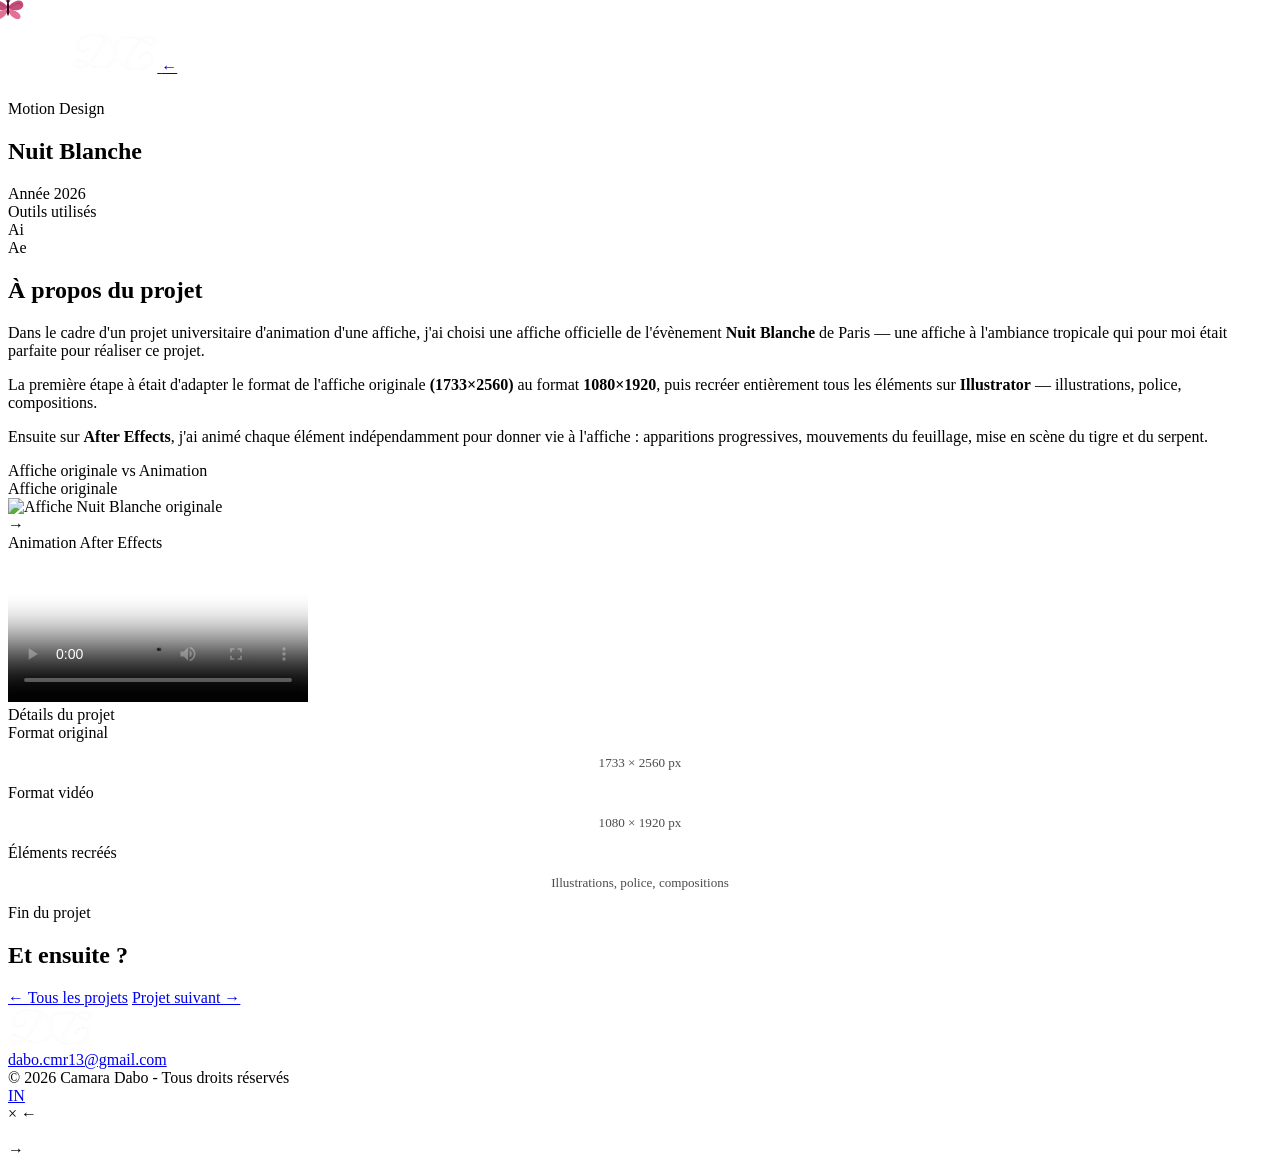
==== projets/animation-affiche.html @ 9dd98419 "Add files via upload" ====
<!DOCTYPE html>
<html lang="fr">
<head>
  <meta charset="UTF-8">
  <meta name="viewport" content="width=device-width, initial-scale=1.0">
  <title>Animation Affiche — Camara Dabo</title>
  <link href="https://fonts.googleapis.com/css2?family=Great+Vibes&family=Montserrat:ital,wght@0,300;0,400;0,500;0,600;0,700;1,300&display=swap" rel="stylesheet">
  <link rel="stylesheet" href="../css/animation-affiche.css">
</head>
<body>

  <!-- ══ CURSEUR PAPILLON ══ -->
  <svg id="bf-main" xmlns="http://www.w3.org/2000/svg" viewBox="0 0 50 40"
    style="position:fixed;pointer-events:none;z-index:9999;transform:translate(-50%,-50%);width:36px;height:36px;animation:bf-flutter 1.1s ease-in-out infinite;">
    <path d="M24 18 C18 10, 6 6, 4 14 C2 20, 10 26, 22 22 Z" fill="#c54375" opacity=".95"/>
    <path d="M22 20 C16 14, 8 11, 7 16" stroke="#3f0121" stroke-width=".8" fill="none" opacity=".4"/>
    <path d="M23 22 C16 22, 5 28, 8 34 C11 38, 20 34, 24 26 Z" fill="#e0608a" opacity=".9"/>
    <path d="M26 18 C32 10, 44 6, 46 14 C48 20, 40 26, 28 22 Z" fill="#c54375" opacity=".95"/>
    <path d="M28 20 C34 14, 42 11, 43 16" stroke="#3f0121" stroke-width=".8" fill="none" opacity=".4"/>
    <path d="M27 22 C34 22, 45 28, 42 34 C39 38, 30 34, 26 26 Z" fill="#e0608a" opacity=".9"/>
    <ellipse cx="25" cy="21" rx="1.8" ry="10" fill="#3f0121"/>
    <circle cx="25" cy="11" r="2" fill="#3f0121"/>
    <path d="M24 11 Q19 6 17 4" stroke="#3f0121" stroke-width="1" fill="none" stroke-linecap="round"/>
    <circle cx="17" cy="4" r="1.5" fill="#c54375"/>
    <path d="M26 11 Q31 6 33 4" stroke="#3f0121" stroke-width="1" fill="none" stroke-linecap="round"/>
    <circle cx="33" cy="4" r="1.5" fill="#c54375"/>
  </svg>

  <!-- ══ NAV ══ -->
  <nav id="nav" class="dark">
    <a href="../index.html" class="logo">
      <img src="../images/logo-blanc.png" id="nav-logo" alt="Logo Dabo" style="height:40px;">
    </a>
    <a href="../index.html#projects" class="nav-back-arrow">←</a>
  </nav>

  <!-- ══ HEADER ══ -->
  <section id="proj-header" data-theme="dark">
    <div class="proj-eyebrow fade">Motion Design</div>
    <h1 class="proj-title fade d1">Nuit Blanche</h1>
    <div class="proj-meta fade d2">
      <div class="meta-item">
        <span class="meta-label">Année</span>
        <span class="meta-value">2026</span>
      </div>
      <div class="meta-sep"></div>
      <div class="meta-item">
        <span class="meta-label">Outils utilisés</span>
        <div class="tools-list">
          <div class="sw-ico ai">Ai</div>
          <div class="sw-ico ae">Ae</div>
        </div>
      </div>
    </div>
  </section>

  <!-- ══ DESCRIPTION ══ -->
  <section id="proj-desc" data-theme="light">
    <div class="desc-left fade">
      <h2 class="desc-heading">À propos du projet</h2>
    </div>
    <div class="desc-divider"></div>
    <div class="desc-right">
      <p class="desc-text fade d1">
       Dans le cadre d'un projet universitaire d'animation d'une affiche, j'ai choisi une affiche officielle de l'évènement <strong>Nuit Blanche</strong> de Paris — une affiche à l'ambiance tropicale qui pour moi était parfaite pour réaliser ce projet.
      </p>
      <p class="desc-text fade d2">
        La première étape à était d'adapter le format de l'affiche originale <strong>(1733×2560)</strong> au format <strong>1080×1920</strong>, puis recréer entièrement tous les éléments sur <strong>Illustrator</strong> — illustrations, police, compositions.
      </p>
      <p class="desc-text fade d3">
        Ensuite sur <strong>After Effects</strong>, j'ai animé chaque élément indépendamment pour donner vie à l'affiche : apparitions progressives, mouvements du feuillage, mise en scène du tigre et du serpent.
      </p>
    </div>
  </section>

  <!-- ══ AVANT / APRÈS ══ -->
  <section class="panel-compare" data-theme="light">
    <div class="compare-cat-label fade">Affiche originale vs Animation</div>
    <div class="compare-layout">

      <div class="compare-item fade d1">
        <div class="compare-label">Affiche originale</div>
        <img src="../images/affiche-nuit-blanche.jpg" alt="Affiche Nuit Blanche originale">
      </div>

      <div class="compare-arrow fade d2">→</div>

      <div class="compare-item fade d3">
        <div class="compare-label">Animation After Effects</div>
        <video controls playsinline poster="../images/affiche-nuit-blanche.jpg">
          <source src="../images/nuit-blanche.mp4" type="video/mp4">
          Votre navigateur ne supporte pas la lecture de vidéos.
        </video>
      </div>

    </div>
  </section>

  <!-- ══ DÉTAILS ══ -->
  <section class="panel-products" data-theme="light">
    <div class="cat-label fade">Détails du projet</div>
    <div class="products-grid cols-3">
      <div class="prod-card fade d1">
        <div class="prod-name">Format original</div>
        <p style="font-size:0.82rem;opacity:0.7;text-align:center;">1733 × 2560 px</p>
      </div>
      <div class="prod-card fade d2">
        <div class="prod-name">Format vidéo</div>
        <p style="font-size:0.82rem;opacity:0.7;text-align:center;">1080 × 1920 px</p>
      </div>
      <div class="prod-card fade d3">
        <div class="prod-name">Éléments recréés</div>
        <p style="font-size:0.82rem;opacity:0.7;text-align:center;">Illustrations, police, compositions</p>
      </div>
    </div>
  </section>

  <!-- ══ FIN ══ -->
  <section class="panel-end" data-theme="dark">
    <div class="end-label fade">Fin du projet</div>
    <h2 class="end-title fade d1">Et ensuite ?</h2>
    <div class="end-btns fade d2">
      <a href="../index.html#projects" class="end-btn">← Tous les projets</a>
      <a href="animation-logo-nike.html" class="end-btn">Projet suivant →</a>
    </div>
  </section>

  <!-- ══ FOOTER ══ -->
  <footer>
    <div class="footer-left">
      <img src="../images/logo-blanc.png" alt="Logo Dabo" style="height:40px;">
    </div>
    <div class="footer-center">
      <a href="mailto:dabo.cmr13@gmail.com" class="fmail">dabo.cmr13@gmail.com</a>
      <div class="fcopy">© 2026 Camara Dabo - Tous droits réservés</div>
    </div>
    <div class="footer-right">
      <div class="fsocials">
        <a href="https://www.linkedin.com/in/dabo-camara/" class="soc">IN</a>
      </div>
    </div>
  </footer>

  <!-- ══ LIGHTBOX ══ -->
  <div id="lightbox">
    <span class="lightbox-close">&times;</span>
    <span class="lightbox-arrow prev">&#8592;</span>
    <div class="lightbox-content"><img id="lightbox-img" src="" alt=""></div>
    <span class="lightbox-arrow next">&#8594;</span>
    <div class="lightbox-counter" id="lightbox-counter"></div>
  </div>

  <script src="../js/index.js"></script>
</body>
</html>
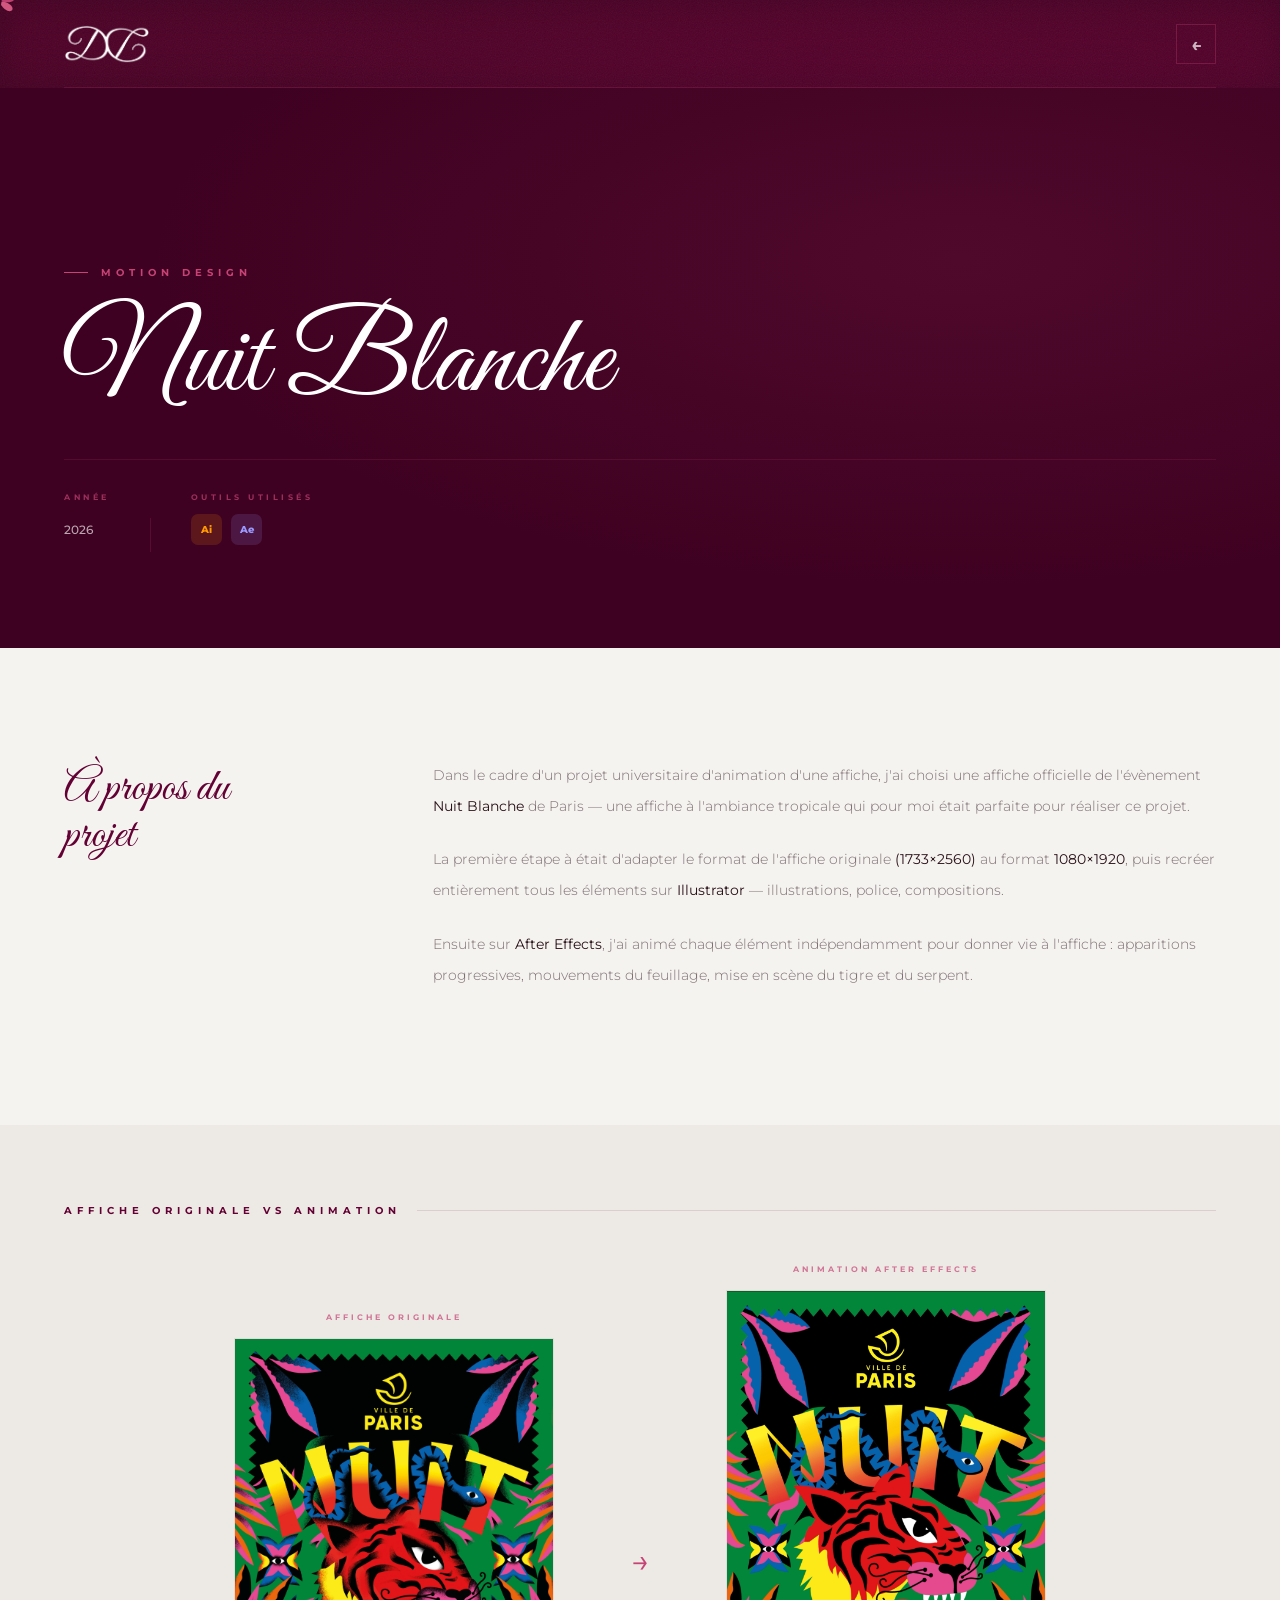
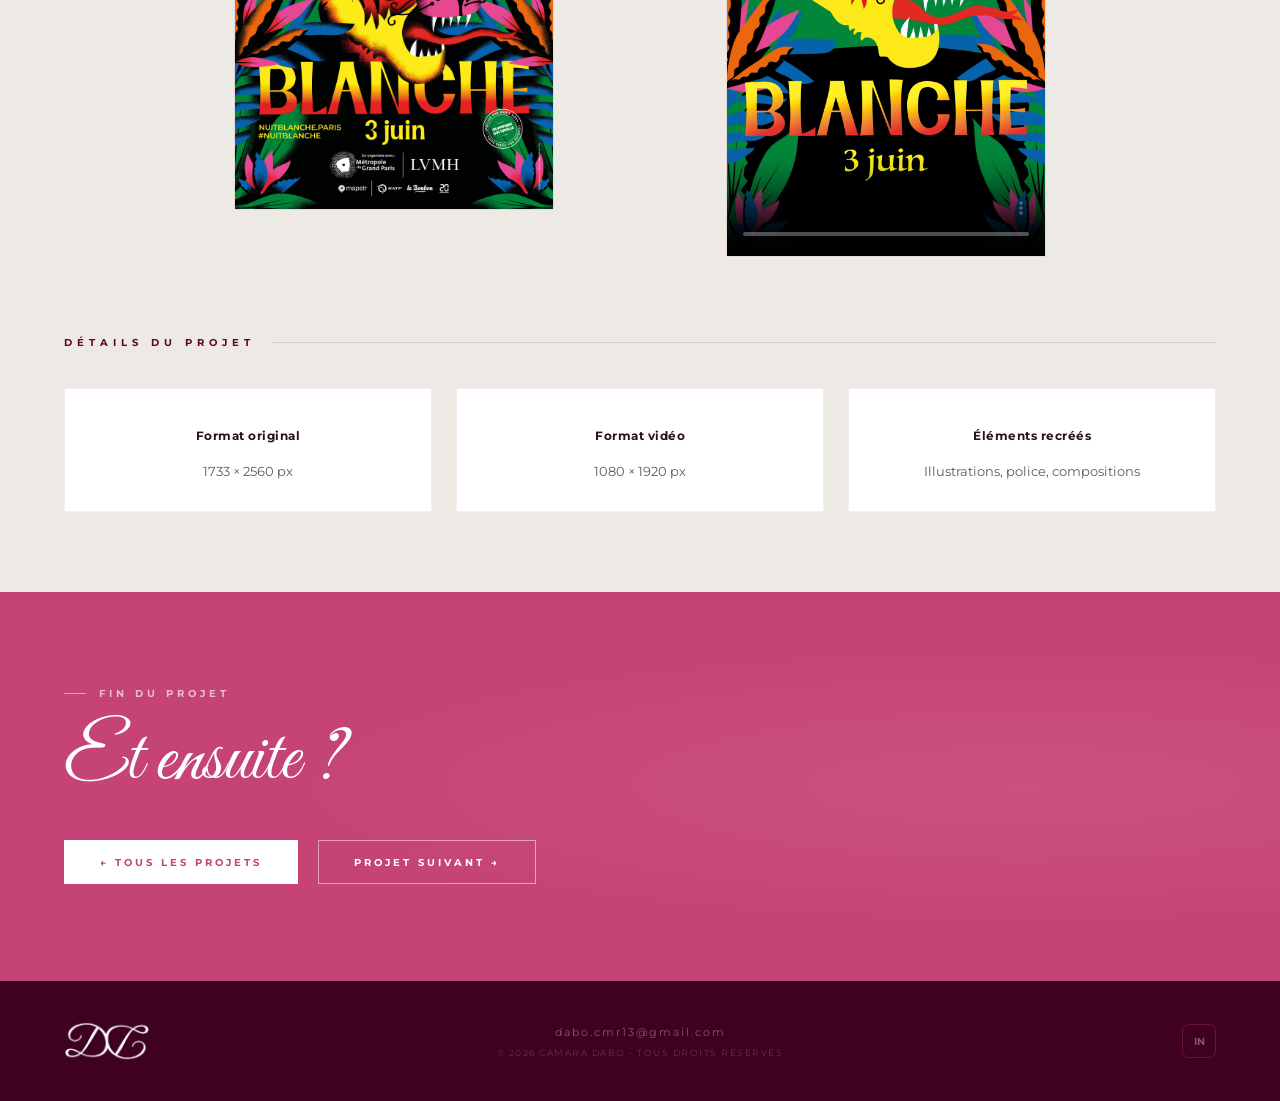
==== commit 5929d4bc: "Change video poster image in animation section Updated video poster image for animation section." ====
--- a/projets/animation-affiche.html
+++ b/projets/animation-affiche.html
@@ -87,7 +87,7 @@
 
       <div class="compare-item fade d3">
         <div class="compare-label">Animation After Effects</div>
-        <video controls playsinline poster="../images/affiche-nuit-blanche.jpg">
+        <video controls playsinline poster="../images/nuitblanche.png">
           <source src="../images/nuit-blanche.mp4" type="video/mp4">
           Votre navigateur ne supporte pas la lecture de vidéos.
         </video>
@@ -152,4 +152,4 @@
 
   <script src="../js/index.js"></script>
 </body>
-</html>+</html>
--- a/css/animation-affiche.css
+++ b/css/animation-affiche.css
@@ -0,0 +1,488 @@
+/* ══════════════════════════════════════
+   ANIMATION AFFICHE NUIT BLANCHE — animation-affiche.css
+══════════════════════════════════════ */
+
+:root {
+  --dark:    #3f0121;
+  --primary: #630034;
+  --accent:  #c54375;
+  --cream:   #f4f3f0;
+  --warm:    #ede9e4;
+  --white:   #ffffff;
+  --muted:   #9e8e8a;
+  --ink:     #2a1018;
+}
+
+*, ::before, ::after { margin: 0; padding: 0; box-sizing: border-box; }
+html { scroll-behavior: smooth; }
+
+body {
+  font-family: Montserrat, sans-serif;
+  background: var(--cream);
+  color: var(--ink);
+  overflow-x: hidden;
+  cursor: none;
+}
+
+::-webkit-scrollbar { width: 2px; }
+::-webkit-scrollbar-thumb { background: var(--accent); }
+
+@keyframes bf-flutter {
+  0%,100% { transform: translate(-50%,-50%) scaleX(1)   rotate(-6deg); }
+  25%     { transform: translate(-50%,-50%) scaleX(.45) rotate(0deg);  }
+  50%     { transform: translate(-50%,-50%) scaleX(1)   rotate(6deg);  }
+  75%     { transform: translate(-50%,-50%) scaleX(.45) rotate(0deg);  }
+}
+
+/* ══ NAV ══ */
+nav {
+  position: fixed;
+  top: 0; left: 0; right: 0;
+  z-index: 100;
+  display: flex;
+  align-items: center;
+  justify-content: space-between;
+  padding: 1.5rem 5vw;
+  transition: padding .35s, background .4s;
+  isolation: isolate;
+}
+nav::before {
+  content: "";
+  position: absolute; inset: 0;
+  z-index: -1;
+  background-image: url("data:image/svg+xml,%3Csvg viewBox='0 0 200 200' xmlns='http://www.w3.org/2000/svg'%3E%3Cfilter id='n'%3E%3CfeTurbulence type='fractalNoise' baseFrequency='0.8' numOctaves='4' stitchTiles='stitch'/%3E%3C/filter%3E%3Crect width='100%25' height='100%25' filter='url(%23n)' opacity='0.07'/%3E%3C/svg%3E");
+  background-size: 180px 180px;
+  pointer-events: none;
+}
+nav::after {
+  content: "";
+  position: absolute;
+  bottom: 0; left: 5vw; right: 5vw;
+  height: 1px;
+  transition: background .4s;
+}
+nav.dark  { background: rgba(63,1,33,0); backdrop-filter: blur(18px) saturate(130%); }
+nav.dark::after      { background: rgba(197,67,117,.2); }
+nav.dark ul a        { color: rgba(255,255,255,.6); }
+nav.dark ul a:hover  { color: var(--white); }
+nav.dark ul a::after { background: var(--white); }
+nav.light { background: rgba(244,243,240,.9); backdrop-filter: blur(18px) saturate(130%); }
+nav.light::after      { background: rgba(197,67,117,.1); }
+nav.light ul a        { color: var(--ink); }
+nav.light ul a:hover  { color: var(--accent); }
+nav.light ul a::after { background: var(--accent); }
+
+.logo { text-decoration: none; display: flex; align-items: baseline; }
+nav ul { list-style: none; display: flex; gap: 2.8rem; }
+nav ul a {
+  text-decoration: none;
+  font-size: .7rem;
+  letter-spacing: 2.5px;
+  text-transform: uppercase;
+  font-weight: 500;
+  position: relative;
+  padding-bottom: 3px;
+  transition: color .3s;
+}
+nav ul a::after {
+  content: "";
+  position: absolute;
+  bottom: 0; left: 0;
+  width: 0; height: 1px;
+  transition: width .3s;
+}
+nav ul a:hover::after { width: 100%; }
+
+.nav-back-arrow {
+  display: flex;
+  align-items: center;
+  justify-content: center;
+  text-decoration: none;
+  width: 40px; height: 40px;
+  border: 1px solid;
+  font-size: 1.1rem;
+  font-weight: 700;
+  transition: all .25s ease;
+}
+.nav-back-arrow:visited { color: inherit; }
+nav.dark  .nav-back-arrow { color: rgba(255,255,255,.7); border-color: rgba(197,67,117,.3); }
+nav.light .nav-back-arrow { color: var(--primary);       border-color: rgba(99,0,52,.2); }
+.nav-back-arrow:hover {
+  border-color: var(--accent) !important;
+  color: var(--white) !important;
+  background: var(--accent);
+  transform: translateX(-3px);
+}
+
+/* ══ HEADER ══ */
+#proj-header {
+  background: var(--dark);
+  padding: 10rem 5vw 6rem;
+  min-height: 72vh;
+  display: flex;
+  flex-direction: column;
+  justify-content: flex-end;
+  position: relative;
+  overflow: hidden;
+}
+#proj-header::before {
+  content: "";
+  position: absolute; inset: 0;
+  pointer-events: none;
+  background: radial-gradient(at 75% 40%, rgba(197,67,117,.12) 0%, transparent 60%);
+}
+
+.proj-eyebrow {
+  font-size: .6rem;
+  letter-spacing: 5px;
+  text-transform: uppercase;
+  font-weight: 700;
+  color: var(--accent);
+  display: flex;
+  align-items: center;
+  gap: .8rem;
+  margin-bottom: 2rem;
+  position: relative;
+  z-index: 1;
+}
+.proj-eyebrow::before { content: ""; width: 24px; height: 1px; background: var(--accent); }
+
+.proj-title {
+  font-family: "Great Vibes", cursive;
+  font-size: clamp(4.5rem, 9vw, 9rem);
+  font-weight: 400;
+  color: var(--white);
+  line-height: .95;
+  margin-bottom: 2.5rem;
+  position: relative;
+  z-index: 1;
+}
+
+.proj-meta {
+  display: flex;
+  align-items: flex-start;
+  gap: 2.5rem;
+  flex-wrap: wrap;
+  padding-top: 2rem;
+  border-top: 1px solid rgba(197,67,117,.15);
+  position: relative;
+  z-index: 1;
+}
+
+.meta-item { display: flex; flex-direction: column; gap: .5rem; }
+.meta-label {
+  font-size: .52rem;
+  letter-spacing: 3.5px;
+  text-transform: uppercase;
+  font-weight: 700;
+  color: rgba(197,67,117,.7);
+}
+.meta-value {
+  height: 38px;
+  display: flex;
+  align-items: center;
+  font-size: .78rem;
+  font-weight: 500;
+  color: rgba(255,255,255,.65);
+}
+.meta-sep {
+  width: 1px;
+  height: 34px;
+  background: rgba(197,67,117,.18);
+  margin-top: 1.6rem;
+}
+.tools-list {
+  display: flex;
+  align-items: center;
+  height: 38px;
+  gap: .6rem;
+}
+
+.sw-ico {
+  width: 31px; height: 31px;
+  border-radius: 7px;
+  display: flex;
+  align-items: center;
+  justify-content: center;
+  font-size: .6rem;
+  font-weight: 800;
+}
+.sw-ico.ae  { background: rgba(153,153,255,.15); color: #9999ff; }
+.sw-ico.ai  { background: rgba(255,154,0,.15);   color: #ff9a00; }
+.sw-ico.ps  { background: rgba(49,168,255,.15);  color: #31a8ff; }
+.sw-ico.id  { background: rgba(237,104,194,.15); color: #ed68c2; }
+.sw-ico.fig { background: rgba(26,188,254,.15);  color: #1abcfe; }
+
+/* ══ DESCRIPTION ══ */
+#proj-desc {
+  background: var(--cream);
+  padding: 7rem 5vw;
+  display: grid;
+  grid-template-columns: 240px 1px 1fr;
+  gap: 4rem;
+  align-items: start;
+}
+.desc-left { padding-top: .4rem; }
+.desc-heading {
+  font-family: "Great Vibes", cursive;
+  font-size: clamp(2.2rem, 3.5vw, 3rem);
+  font-weight: 400;
+  color: var(--primary);
+  line-height: 1.05;
+}
+.desc-divider { background: rgba(197,67,117,.12); }
+.desc-text {
+  font-size: .9rem;
+  line-height: 2.15;
+  font-weight: 300;
+  color: rgba(42,16,24,.58);
+  margin-bottom: 1.4rem;
+}
+.desc-text strong { font-weight: 400; color: var(--ink); }
+
+/* ══ PANEL COMPARE ══ */
+.panel-compare {
+  background: var(--warm);
+  padding: 5rem 5vw;
+}
+
+.compare-cat-label {
+  font-size: .6rem;
+  letter-spacing: 5px;
+  text-transform: uppercase;
+  font-weight: 700;
+  color: var(--primary);
+  display: flex;
+  align-items: center;
+  gap: 1rem;
+  margin-bottom: 3rem;
+}
+.compare-cat-label::after {
+  content: "";
+  flex: 1;
+  height: 1px;
+  background: rgba(99,0,52,.12);
+}
+
+.compare-layout {
+  display: grid;
+  grid-template-columns: 1fr auto 1fr;
+  gap: 2rem;
+  align-items: center;
+  max-width: 900px;
+  margin: 0 auto;
+}
+
+.compare-item {
+  display: flex;
+  flex-direction: column;
+  align-items: center;
+  gap: 1rem;
+}
+
+.compare-label {
+  font-size: .52rem;
+  letter-spacing: 3px;
+  text-transform: uppercase;
+  font-weight: 700;
+  color: rgba(197,67,117,.7);
+}
+
+.compare-item img,
+.compare-item video {
+  width: 100%;
+  max-width: 320px;
+  border: 1px solid rgba(197,67,117,.1);
+  display: block;
+}
+
+.compare-arrow {
+  font-size: 2rem;
+  color: var(--accent);
+  opacity: .6;
+  text-align: center;
+}
+
+/* ══ PANEL PRODUITS ══ */
+.panel-products {
+  background: var(--warm);
+  padding: 5rem 5vw;
+  padding-top: 0;
+}
+
+.cat-label {
+  font-size: .6rem;
+  letter-spacing: 5px;
+  text-transform: uppercase;
+  font-weight: 700;
+  color: var(--primary);
+  display: flex;
+  align-items: center;
+  gap: 1rem;
+  margin-bottom: 2.5rem;
+}
+.cat-label::after { content: ""; flex: 1; height: 1px; background: rgba(99,0,52,.12); }
+
+.products-grid { display: grid; gap: 1.5rem; }
+.products-grid.cols-3 { grid-template-columns: repeat(3,1fr); }
+
+.prod-card {
+  background: var(--white);
+  border: 1px solid rgba(197,67,117,.1);
+  padding: 2.5rem 1.5rem 2rem;
+  display: flex;
+  flex-direction: column;
+  align-items: center;
+  gap: 1.2rem;
+  position: relative;
+  overflow: hidden;
+  transition: .35s;
+  text-align: center;
+}
+.prod-card::after {
+  content: "";
+  position: absolute;
+  bottom: 0; left: 0; right: 0;
+  height: 2px;
+  background: var(--accent);
+  transform: scaleX(0);
+  transition: transform .35s;
+}
+.prod-card:hover { transform: translateY(-5px); box-shadow: rgba(99,0,52,.08) 0 12px 32px; }
+.prod-card:hover::after { transform: scaleX(1); }
+
+.prod-name {
+  font-size: .72rem;
+  font-weight: 700;
+  color: var(--ink);
+  letter-spacing: .5px;
+  text-align: center;
+  line-height: 1.3;
+}
+
+/* ══ PANEL END ══ */
+.panel-end {
+  background: var(--accent);
+  padding: 6rem 5vw;
+  position: relative;
+  overflow: hidden;
+}
+.panel-end::before {
+  content: "";
+  position: absolute; inset: 0;
+  pointer-events: none;
+  background: radial-gradient(at 80% 50%, rgba(255,255,255,.08) 0%, transparent 55%);
+}
+.end-label {
+  font-size: .6rem;
+  letter-spacing: 4px;
+  text-transform: uppercase;
+  font-weight: 700;
+  color: rgba(255,255,255,.65);
+  margin-bottom: 1.5rem;
+  display: flex;
+  align-items: center;
+  gap: .8rem;
+  position: relative;
+  z-index: 1;
+}
+.end-label::before { content: ""; width: 22px; height: 1px; background: rgba(255,255,255,.5); }
+.end-title {
+  font-family: "Great Vibes", cursive;
+  font-size: clamp(3rem, 6vw, 5.5rem);
+  font-weight: 400;
+  color: var(--white);
+  line-height: 1;
+  margin-bottom: 2.5rem;
+  position: relative;
+  z-index: 1;
+}
+.end-btns { display: flex; gap: 1.2rem; flex-wrap: wrap; position: relative; z-index: 1; }
+.end-btn {
+  display: inline-flex;
+  align-items: center;
+  gap: .8rem;
+  text-decoration: none;
+  padding: .9rem 2.2rem;
+  font-size: .63rem;
+  letter-spacing: 3px;
+  text-transform: uppercase;
+  font-weight: 700;
+  transition: .3s;
+  background: var(--white);
+  color: var(--accent);
+  border: 1.5px solid var(--white);
+}
+.end-btn:last-child { background: none; color: var(--white); border-color: rgba(255,255,255,.5); }
+.end-btn:hover { background: var(--dark); color: var(--white); border-color: var(--dark); }
+.end-btn:last-child:hover { background: rgba(255,255,255,.1); border-color: var(--white); }
+
+/* ══ FOOTER ══ */
+footer {
+  background: var(--dark);
+  padding: 2.5rem 5vw;
+  display: grid;
+  grid-template-columns: 1fr auto 1fr;
+  align-items: center;
+  gap: 2rem;
+  border-top: 1px solid var(--accent);
+}
+.footer-left { display: flex; align-items: center; }
+.footer-left img { height: 40px; display: block; }
+.footer-center { display: flex; flex-direction: column; align-items: center; gap: .5rem; text-align: center; }
+.fmail { font-size: .7rem; letter-spacing: 2px; color: rgba(255,255,255,.35); text-decoration: none; transition: color .25s; }
+.fmail:hover { color: var(--accent); }
+.fcopy { font-size: .56rem; letter-spacing: 1.5px; text-transform: uppercase; color: rgba(255,255,255,.2); }
+.footer-right { display: flex; justify-content: flex-end; }
+.fsocials { display: flex; gap: .9rem; }
+.soc {
+  width: 34px; height: 34px;
+  border: 1px solid rgba(197,67,117,.3);
+  border-radius: 7px;
+  display: flex;
+  align-items: center;
+  justify-content: center;
+  text-decoration: none;
+  color: rgba(255,255,255,.35);
+  font-size: .62rem;
+  font-weight: 700;
+  transition: .25s;
+}
+.soc:hover { border-color: var(--accent); color: var(--accent); }
+
+/* ══ FADE ══ */
+.fade { opacity: 0; transform: translateY(24px); transition: opacity .85s cubic-bezier(.4,0,.2,1), transform .85s cubic-bezier(.4,0,.2,1); }
+.fade.in { opacity: 1; transform: translateY(0); }
+.d1 { transition-delay: .10s; }
+.d2 { transition-delay: .22s; }
+.d3 { transition-delay: .34s; }
+.d4 { transition-delay: .46s; }
+
+/* ══ LIGHTBOX ══ */
+#bf-main { z-index: 10003 !important; }
+#lightbox { cursor: none; display: none; position: fixed; top: 0; left: 0; width: 100%; height: 100%; background: rgba(63,1,33,.97); z-index: 10000; align-items: center; justify-content: center; opacity: 0; transition: opacity .4s; }
+#lightbox.active { display: flex; opacity: 1; }
+.lightbox-content { position: relative; max-width: 80vw; max-height: 82vh; display: flex; align-items: center; justify-content: center; }
+#lightbox-img { max-width: 100%; max-height: 82vh; width: auto; height: auto; object-fit: contain; display: block; transition: opacity .18s; }
+.lightbox-close { position: absolute; top: 20px; right: 30px; font-size: 40px; font-weight: bold; color: var(--white); cursor: pointer; transition: color .3s; z-index: 10001; }
+.lightbox-close:hover { color: var(--accent); }
+.lightbox-arrow { position: fixed; top: 50%; transform: translateY(-50%); background: rgba(255,255,255,.08); border: 1px solid rgba(197,67,117,.4); color: var(--white); font-size: 1.4rem; width: 48px; height: 48px; display: flex; align-items: center; justify-content: center; cursor: pointer; transition: all .25s; z-index: 10002; user-select: none; }
+.lightbox-arrow:hover { background: var(--accent); border-color: var(--accent); }
+.lightbox-arrow.prev { left: 2vw; }
+.lightbox-arrow.next { right: 2vw; }
+.lightbox-counter { position: fixed; bottom: 24px; left: 50%; transform: translateX(-50%); font-size: .55rem; letter-spacing: 3px; text-transform: uppercase; font-weight: 700; color: rgba(255,255,255,.4); z-index: 10002; }
+
+/* ══ RESPONSIVE ══ */
+@media (max-width: 900px) {
+  #proj-desc { grid-template-columns: 1fr; gap: 3rem; }
+  .desc-divider { display: none; }
+  .compare-layout { grid-template-columns: 1fr; }
+  .compare-arrow { transform: rotate(90deg); }
+  .products-grid.cols-3 { grid-template-columns: 1fr; }
+  footer { grid-template-columns: 1fr; text-align: center; }
+  .footer-left, .footer-right { justify-content: center; }
+  .fcopy { text-align: center; }
+}
+@media (max-width: 600px) {
+  nav { padding: 1rem 5vw; }
+}
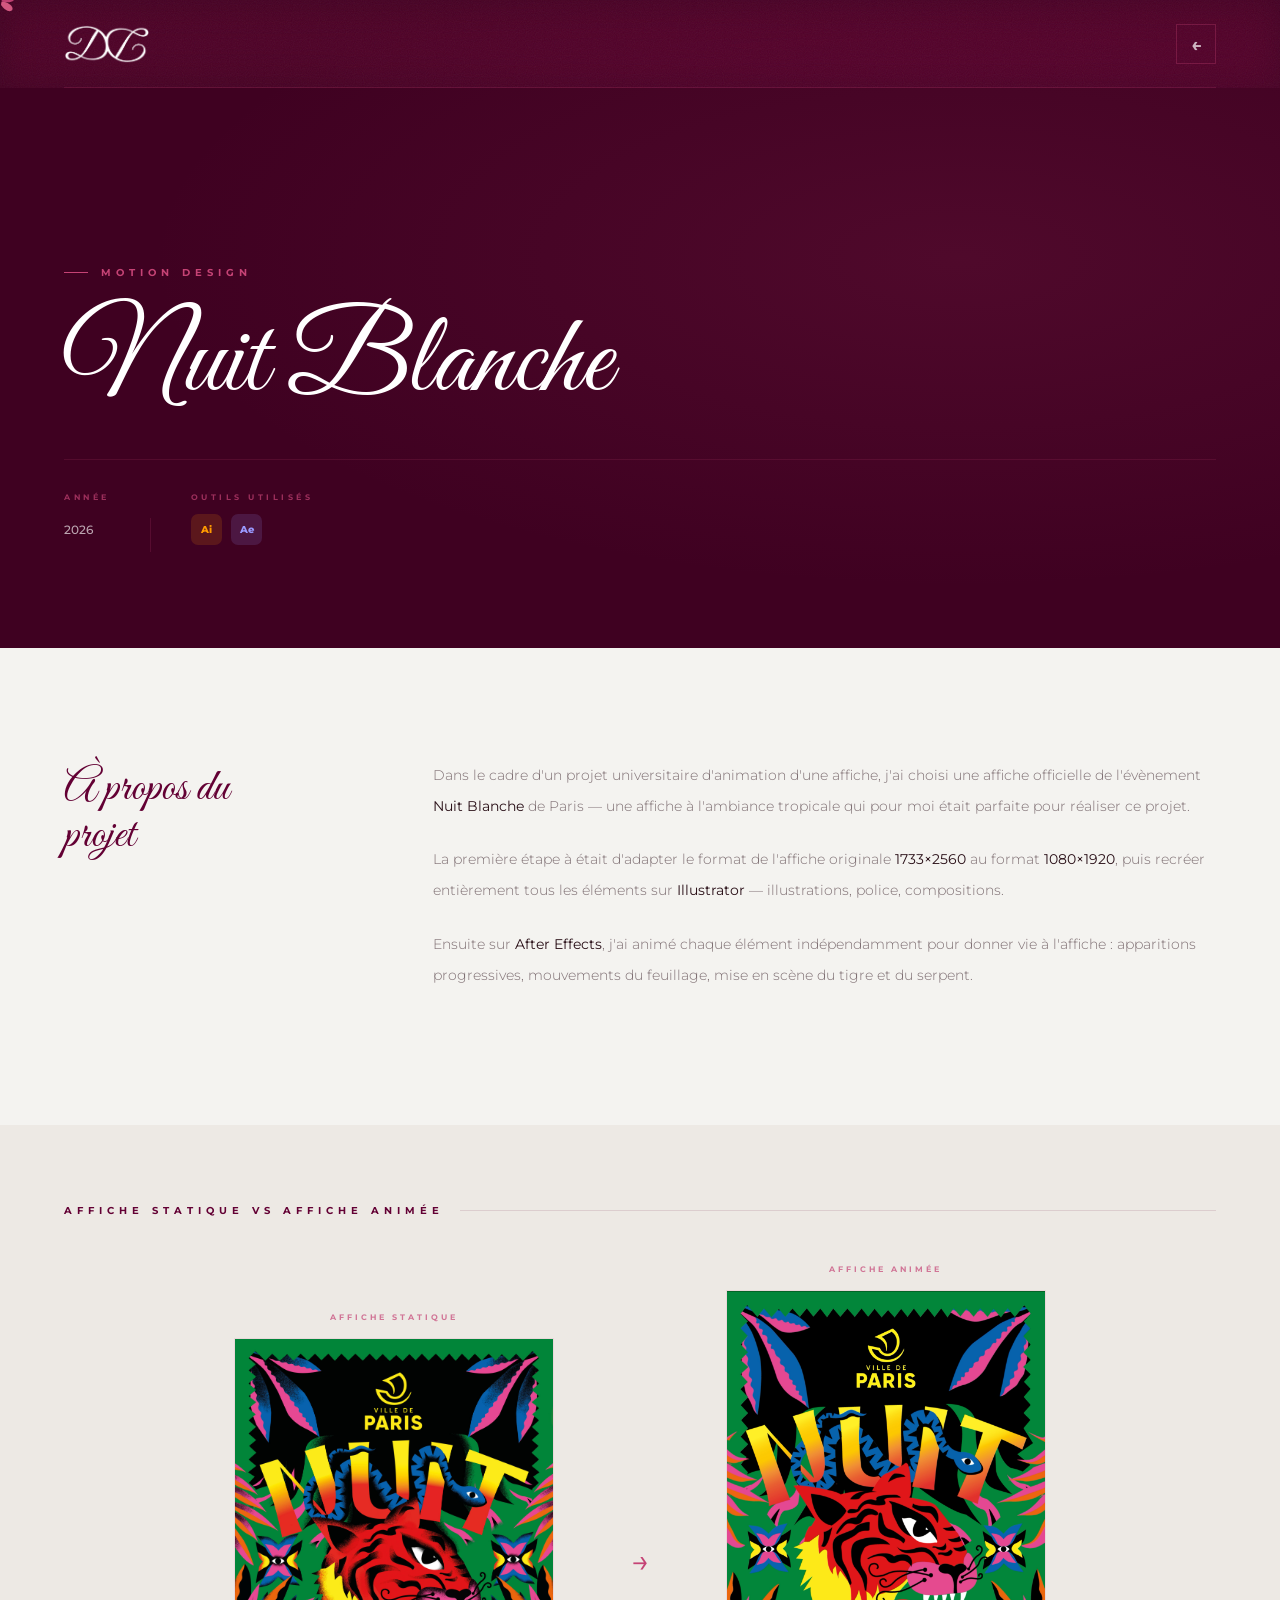
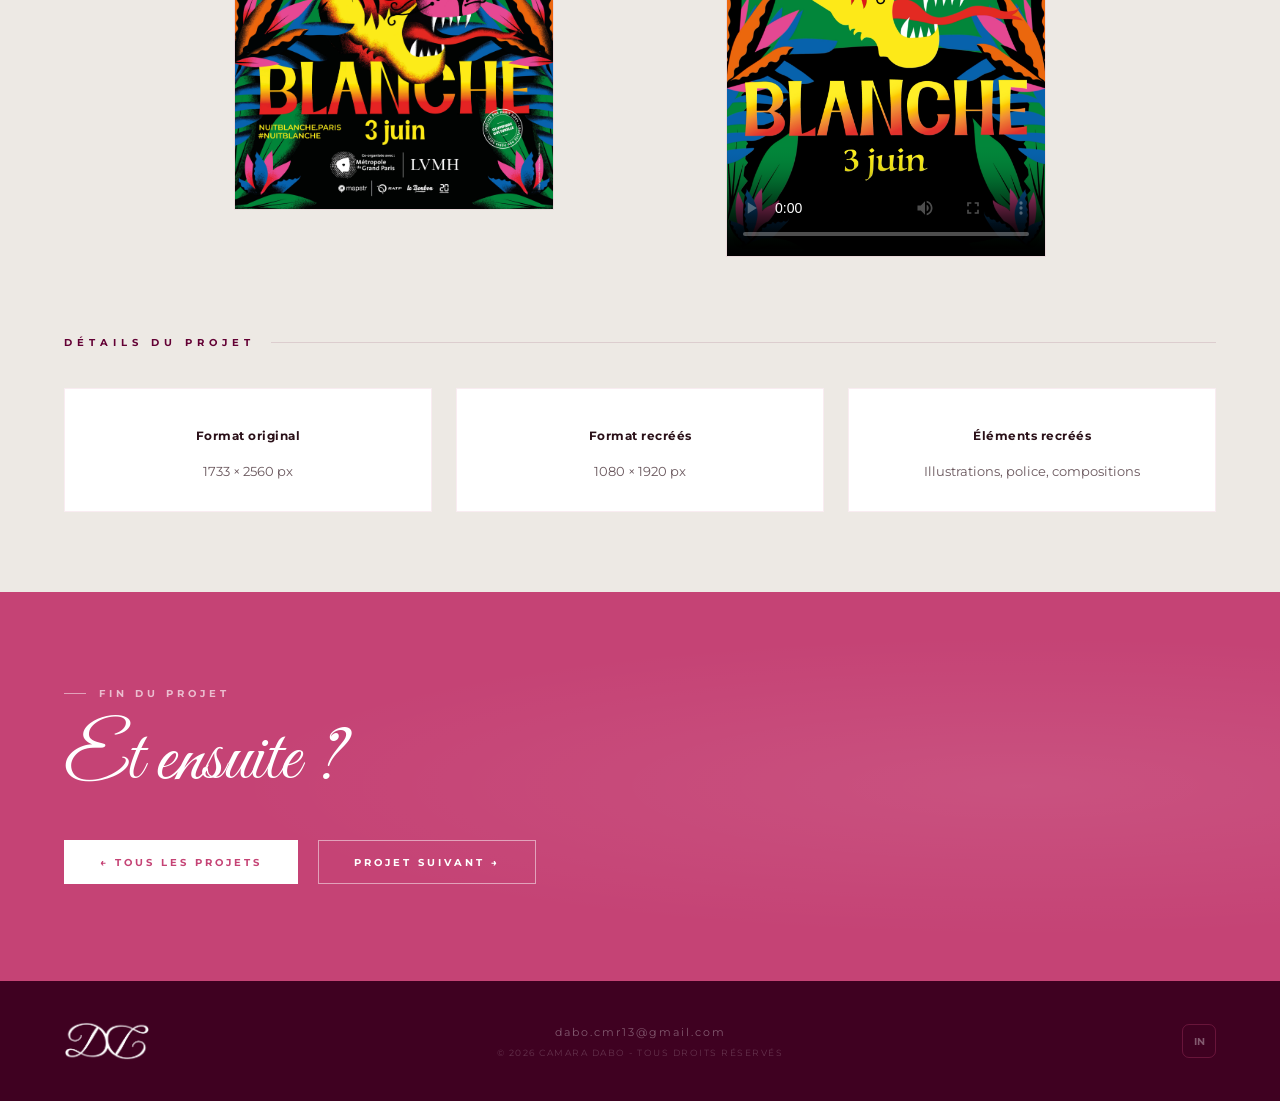
==== commit ccfe976e: "Update labels for static and animated affiche" ====
--- a/projets/animation-affiche.html
+++ b/projets/animation-affiche.html
@@ -65,7 +65,7 @@
        Dans le cadre d'un projet universitaire d'animation d'une affiche, j'ai choisi une affiche officielle de l'évènement <strong>Nuit Blanche</strong> de Paris — une affiche à l'ambiance tropicale qui pour moi était parfaite pour réaliser ce projet.
       </p>
       <p class="desc-text fade d2">
-        La première étape à était d'adapter le format de l'affiche originale <strong>(1733×2560)</strong> au format <strong>1080×1920</strong>, puis recréer entièrement tous les éléments sur <strong>Illustrator</strong> — illustrations, police, compositions.
+        La première étape à était d'adapter le format de l'affiche originale <strong>1733×2560</strong> au format <strong>1080×1920</strong>, puis recréer entièrement tous les éléments sur <strong>Illustrator</strong> — illustrations, police, compositions.
       </p>
       <p class="desc-text fade d3">
         Ensuite sur <strong>After Effects</strong>, j'ai animé chaque élément indépendamment pour donner vie à l'affiche : apparitions progressives, mouvements du feuillage, mise en scène du tigre et du serpent.
@@ -75,18 +75,18 @@
 
   <!-- ══ AVANT / APRÈS ══ -->
   <section class="panel-compare" data-theme="light">
-    <div class="compare-cat-label fade">Affiche originale vs Animation</div>
+    <div class="compare-cat-label fade">Affiche statique vs affiche animée</div>
     <div class="compare-layout">
 
       <div class="compare-item fade d1">
-        <div class="compare-label">Affiche originale</div>
+        <div class="compare-label">Affiche statique</div>
         <img src="../images/affiche-nuit-blanche.jpg" alt="Affiche Nuit Blanche originale">
       </div>
 
       <div class="compare-arrow fade d2">→</div>
 
       <div class="compare-item fade d3">
-        <div class="compare-label">Animation After Effects</div>
+        <div class="compare-label">Affiche animée</div>
         <video controls playsinline poster="../images/nuitblanche.png">
           <source src="../images/nuit-blanche.mp4" type="video/mp4">
           Votre navigateur ne supporte pas la lecture de vidéos.
@@ -105,7 +105,7 @@
         <p style="font-size:0.82rem;opacity:0.7;text-align:center;">1733 × 2560 px</p>
       </div>
       <div class="prod-card fade d2">
-        <div class="prod-name">Format vidéo</div>
+        <div class="prod-name">Format recréés</div>
         <p style="font-size:0.82rem;opacity:0.7;text-align:center;">1080 × 1920 px</p>
       </div>
       <div class="prod-card fade d3">
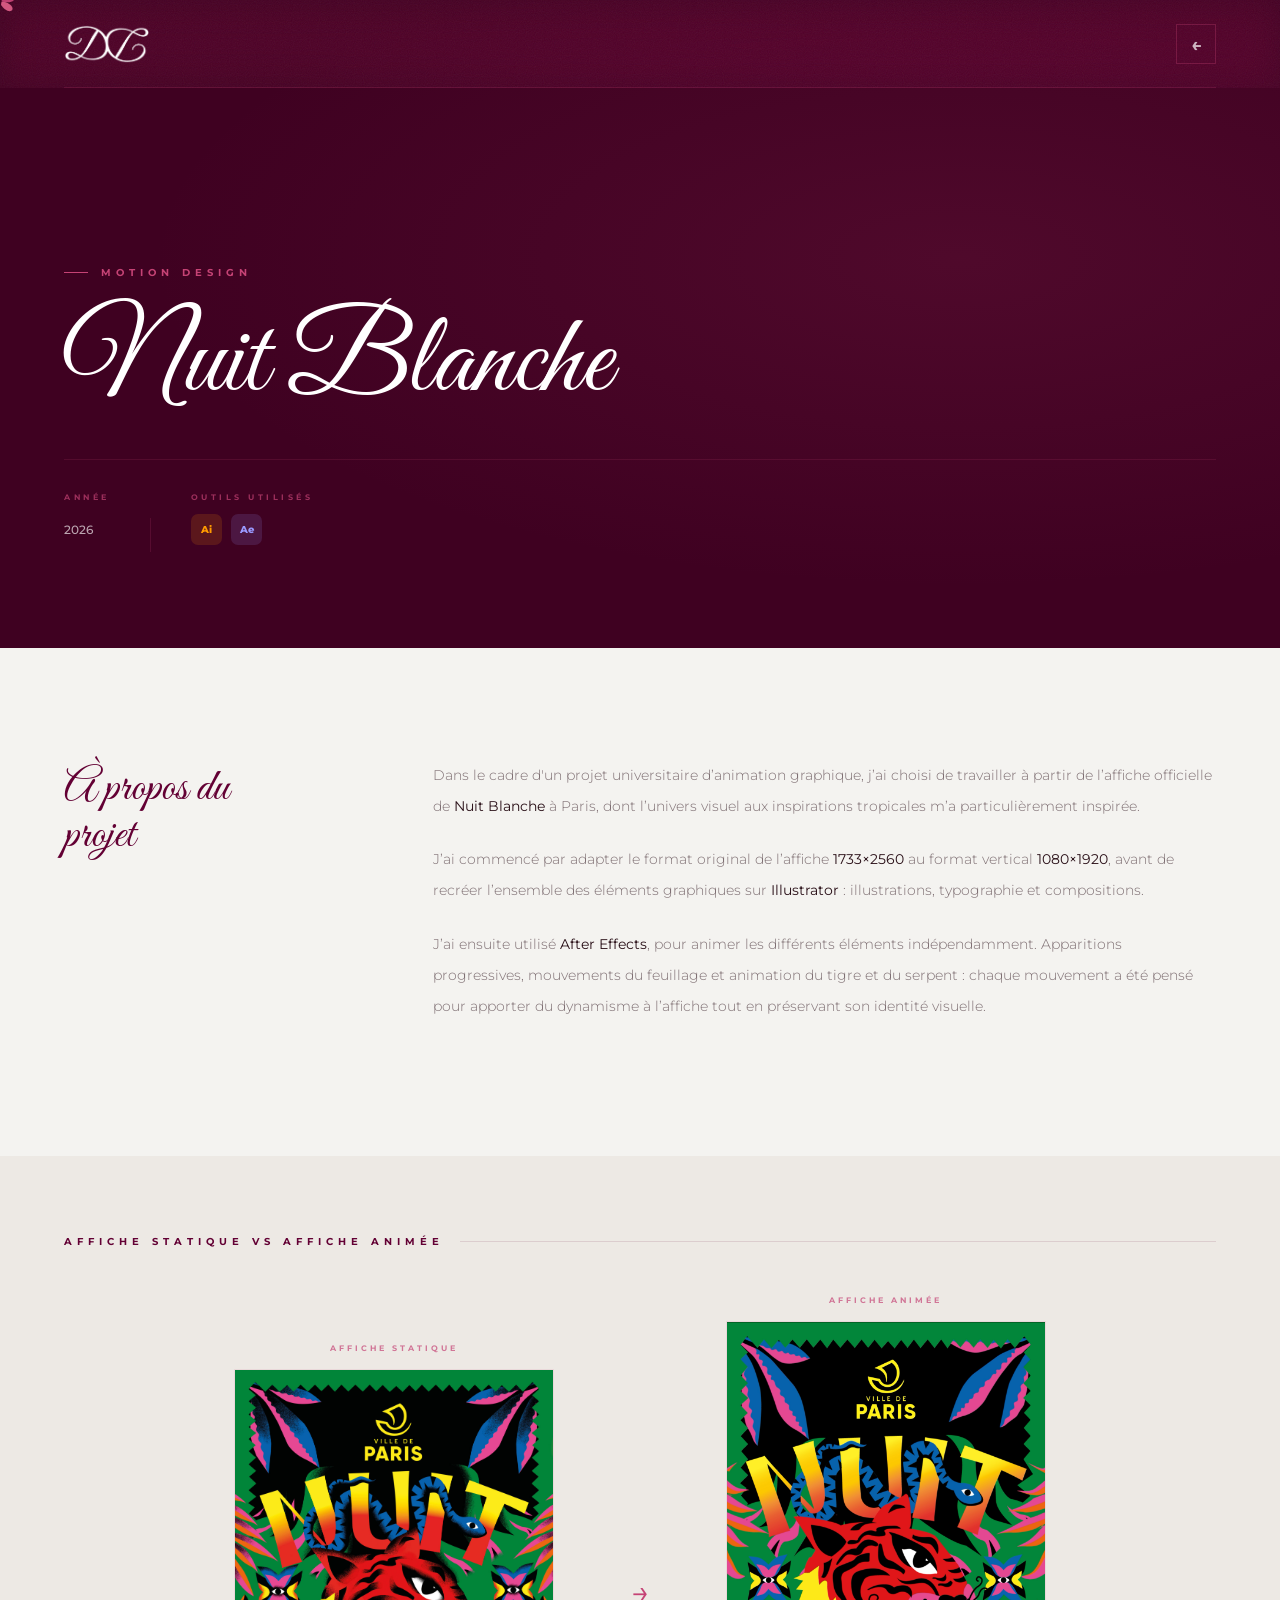
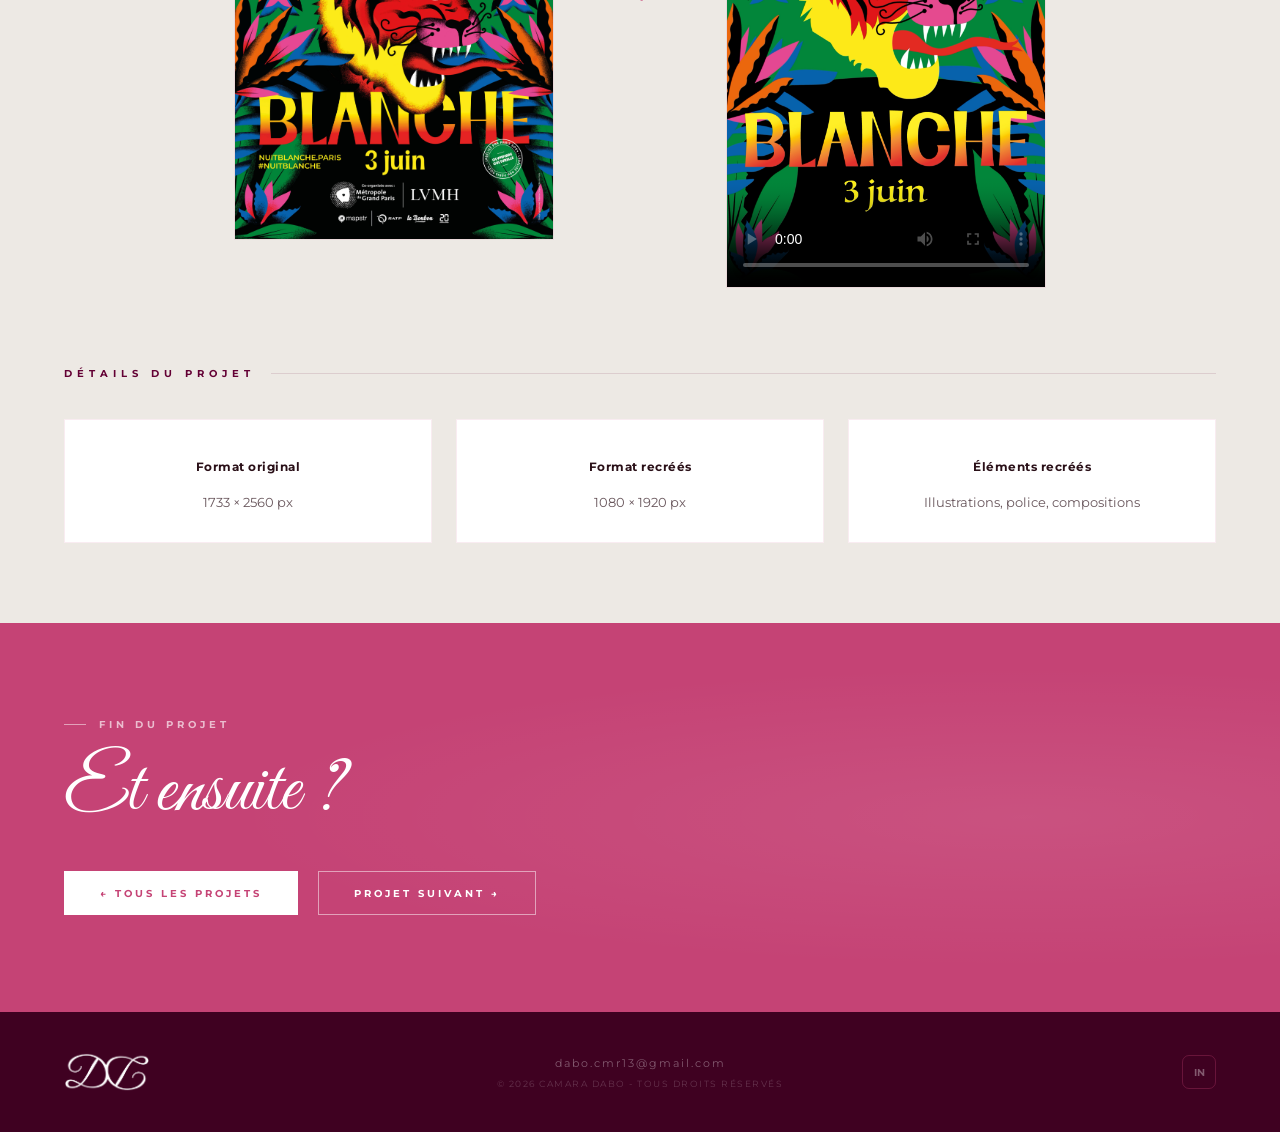
==== commit 5a5c942d: "Revise project description in animation-affiche.html Updated the project description for clarity and" ====
--- a/projets/animation-affiche.html
+++ b/projets/animation-affiche.html
@@ -62,13 +62,13 @@
     <div class="desc-divider"></div>
     <div class="desc-right">
       <p class="desc-text fade d1">
-       Dans le cadre d'un projet universitaire d'animation d'une affiche, j'ai choisi une affiche officielle de l'évènement <strong>Nuit Blanche</strong> de Paris — une affiche à l'ambiance tropicale qui pour moi était parfaite pour réaliser ce projet.
+       Dans le cadre d'un projet universitaire d’animation graphique, j’ai choisi de travailler à partir de l’affiche officielle de <strong>Nuit Blanche</strong> à Paris, dont l’univers visuel aux inspirations tropicales m’a particulièrement inspirée.
       </p>
       <p class="desc-text fade d2">
-        La première étape à était d'adapter le format de l'affiche originale <strong>1733×2560</strong> au format <strong>1080×1920</strong>, puis recréer entièrement tous les éléments sur <strong>Illustrator</strong> — illustrations, police, compositions.
+        J’ai commencé par adapter le format original de l’affiche <strong>1733×2560</strong> au format vertical <strong>1080×1920</strong>, avant de recréer l’ensemble des éléments graphiques sur <strong>Illustrator</strong> : illustrations, typographie et compositions.
       </p>
       <p class="desc-text fade d3">
-        Ensuite sur <strong>After Effects</strong>, j'ai animé chaque élément indépendamment pour donner vie à l'affiche : apparitions progressives, mouvements du feuillage, mise en scène du tigre et du serpent.
+        J’ai ensuite utilisé <strong>After Effects</strong>, pour animer les différents éléments indépendamment. Apparitions progressives, mouvements du feuillage et animation du tigre et du serpent : chaque mouvement a été pensé pour apporter du dynamisme à l’affiche tout en préservant son identité visuelle.
       </p>
     </div>
   </section>
